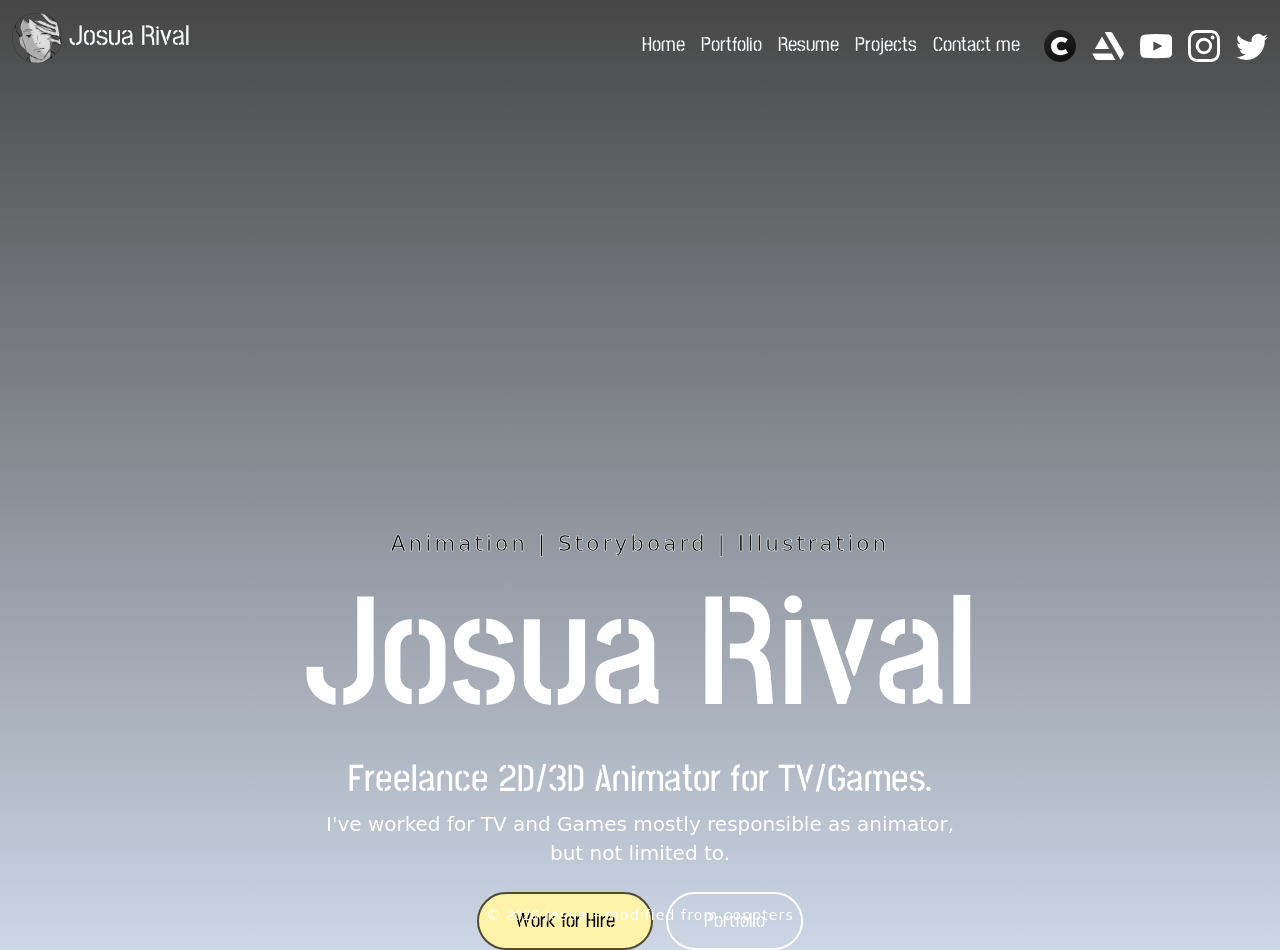
==== index.html @ f94abdfc "first commit" ====
<!DOCTYPE html>
<html lang="en">
<head>
    <meta charset="UTF-8" />
    <meta name="viewport" content="width=device-width, initial-scale=1.0">
    <meta name="description" content="Josua Portfolio.">
    <meta name="theme-color" content="#0e043c">
    <meta property="og:title" content="Josua Portfolio.">
    <meta property="og:description" content="Animation, Storyboard, Illustration.">
    <meta property="og:type" content="website">
    <meta property="og:url" content="https://josuarival.com/">
     <link href="https://cdn.jsdelivr.net/npm/bootstrap@5.3.2/dist/css/bootstrap.min.css" rel="stylesheet" 
     integrity="sha384-T3c6CoIi6uLrA9TneNEoa7RxnatzjcDSCmG1MXxSR1GAsXEV/Dwwykc2MPK8M2HN" crossorigin="anonymous">
     <link rel="preconnect" href="https://fonts.googleapis.com">
    <link rel="preconnect" href="https://fonts.gstatic.com" crossorigin>
  <link href="https://fonts.googleapis.com/css2?family=Stick+No+Bills&display=swap" rel="stylesheet">
  <title>Josua Rival — Animation, Story, Illustration Portfolio</title>
  <link href="./style.css" rel="stylesheet">
</head>
<body>

  <!-- Loading GIF Overlay -->
<div id="loading-overlay" aria-hidden="true">
  <img id="loading-img" src="./images/Loading1.gif" alt="Loading..."> 
  <p>Loading, please wait...</p>
</div>


  <div class="fantasy2 home-page">

      <img class="bg-gif"  alt="" aria-hidden="true">

      <nav class="navbar navbar-dark navbar-expand-lg bg-body-transparent fixed-top">
        <div class="container-fluid">
          <a class="navbar-brand text-light fs-3 user-select-none" href="index.html" aria-label="Coppters home"><img src="./images/LOGO_2.png" alt="" class="logo"> Josua Rival</p></a>
          <button class="navbar-toggler" type="button" data-bs-toggle="collapse" data-bs-target="#navbarNavDropdown" aria-controls="navbarNavDropdown" aria-expanded="false" aria-label="Toggle navigation">
            <span class="navbar-toggler-icon"></span>
          </button>
          <div class="collapse navbar-collapse" id="navbarNavDropdown">
            <ul class="navbar-nav ms-auto">
              <li class="nav-item ms-auto">
                <a class="page-link nav-link active text-light fs-5" aria-current="page" href="index.html">Home</a>
              </li>
              <li class="nav-item ms-auto ">
                <a class="page-link nav-link text-light fs-5" href="portfolio.html">Portfolio</a>
              </li>
              <li class="nav-item ms-auto ">
                <a class="page-link nav-link text-light fs-5" href="resume.html">Resume</a>
              </li>
              <li class="nav-item ms-auto ">
                <a class="page-link nav-link text-light fs-5" href="project.html">Projects</a>
              </li>
          
              <li class="nav-item ms-auto ">
                <a class="page-link nav-link text-light fs-5" href="contact.html">Contact me</a>
              </li>

              <li class="nav-item ms-auto">
                <ul class="nav row-md-4 justify-content-end list-unstyled d-flex">
                 <li class="ms-3"><a class="text-body-secondary" href="https://cara.app/explore"><img src="/icon/cara-app-logo-circle.svg" alt="artstation" width="32" height="32" fill="currentColor" viewBox="0 0 16 16">
                    <path d="M16 8.049c0-4.446-3.582-8.05-8-8.05C3.58 0-.002 3.603-.002 8.05c0 4.017 2.926 7.347 6.75 7.951v-5.625h-2.03V8.05H6.75V6.275c0-2.017 1.195-3.131 3.022-3.131.876 0 1.791.157 1.791.157v1.98h-1.009c-.993 0-1.303.621-1.303 1.258v1.51h2.218l-.354 2.326H9.25V16c3.824-.604 6.75-3.934 6.75-7.951z"/>
                  </svg></a></li>
                  <li class="ms-3"><a class="text-body-secondary" href="https://www.artstation.com/josua"><img src="/icon/logo-monochrome.svg" alt="artstation" width="32" height="32" fill="currentColor" viewBox="0 0 16 16">
                    <path d="M16 8.049c0-4.446-3.582-8.05-8-8.05C3.58 0-.002 3.603-.002 8.05c0 4.017 2.926 7.347 6.75 7.951v-5.625h-2.03V8.05H6.75V6.275c0-2.017 1.195-3.131 3.022-3.131.876 0 1.791.157 1.791.157v1.98h-1.009c-.993 0-1.303.621-1.303 1.258v1.51h2.218l-.354 2.326H9.25V16c3.824-.604 6.75-3.934 6.75-7.951z"/>
                  </svg></a></li>
                  <li class="ms-3">
                    <a class="text-body-secondary" href="https://www.youtube.com/@Yosu92" target="_blank" rel="noopener noreferrer">
                      <svg xmlns="http://www.w3.org/2000/svg" width="32" height="32" fill="currentColor" class="bi bi-youtube" viewBox="0 0 16 16">
                        <path d="M8.051 1.999c-1.717.011-3.437.09-5.15.234C1.165 2.327.396 3.095.234 4.158A29.74 29.74 0 0 0 0 8.06c.004 1.317.049 2.634.234 3.941.162 1.063.931 1.83 1.867 1.925a75.05 75.05 0 0 0 5.95.234c2.007-.004 4.014-.049 6.021-.234 1.064-.096 1.83-.862 1.992-1.925.188-1.307.23-2.624.234-3.941a29.74 29.74 0 0 0-.234-3.902c-.162-1.063-.928-1.831-1.992-1.926a75.05 75.05 0 0 0-6.021-.233c-.604 0-1.21 0-1.816.004zm-1.38 3.793 4.566 2.268-4.566 2.268V5.792z"/>
                      </svg>
                    </a>
                  </li>                                   
                  <li class="ms-3"><a class="text-body-secondary" href="https://www.instagram.com/yosu_anim"><svg xmlns="http://www.w3.org/2000/svg" width="32" height="32" fill="currentColor" class="bi bi-instagram" viewBox="0 0 16 16">
                    <path d="M8 0C5.829 0 5.556.01 4.703.048 3.85.088 3.269.222 2.76.42a3.917 3.917 0 0 0-1.417.923A3.927 3.927 0 0 0 .42 2.76C.222 3.268.087 3.85.048 4.7.01 5.555 0 5.827 0 8.001c0 2.172.01 2.444.048 3.297.04.852.174 1.433.372 1.942.205.526.478.972.923 1.417.444.445.89.719 1.416.923.51.198 1.09.333 1.942.372C5.555 15.99 5.827 16 8 16s2.444-.01 3.298-.048c.851-.04 1.434-.174 1.943-.372a3.916 3.916 0 0 0 1.416-.923c.445-.445.718-.891.923-1.417.197-.509.332-1.09.372-1.942C15.99 10.445 16 10.173 16 8s-.01-2.445-.048-3.299c-.04-.851-.175-1.433-.372-1.941a3.926 3.926 0 0 0-.923-1.417A3.911 3.911 0 0 0 13.24.42c-.51-.198-1.092-.333-1.943-.372C10.443.01 10.172 0 7.998 0h.003zm-.717 1.442h.718c2.136 0 2.389.007 3.232.046.78.035 1.204.166 1.486.275.373.145.64.319.92.599.28.28.453.546.598.92.11.281.24.705.275 1.485.039.843.047 1.096.047 3.231s-.008 2.389-.047 3.232c-.035.78-.166 1.203-.275 1.485a2.47 2.47 0 0 1-.599.919c-.28.28-.546.453-.92.598-.28.11-.704.24-1.485.276-.843.038-1.096.047-3.232.047s-2.39-.009-3.233-.047c-.78-.036-1.203-.166-1.485-.276a2.478 2.478 0 0 1-.92-.598 2.48 2.48 0 0 1-.6-.92c-.109-.281-.24-.705-.275-1.485-.038-.843-.046-1.096-.046-3.233 0-2.136.008-2.388.046-3.231.036-.78.166-1.204.276-1.486.145-.373.319-.64.599-.92.28-.28.546-.453.92-.598.282-.11.705-.24 1.485-.276.738-.034 1.024-.044 2.515-.045v.002zm4.988 1.328a.96.96 0 1 0 0 1.92.96.96 0 0 0 0-1.92zm-4.27 1.122a4.109 4.109 0 1 0 0 8.217 4.109 4.109 0 0 0 0-8.217zm0 1.441a2.667 2.667 0 1 1 0 5.334 2.667 2.667 0 0 1 0-5.334z"/>
                  </svg></a></li>
                  <li class="ms-3"><a class="text-body-secondary" href="https://x.com/Yosu_anim"><svg xmlns="http://www.w3.org/2000/svg" width="32" height="32" fill="currentColor" class="bi bi-twitter" viewBox="0 0 16 16">
                    <path d="M5.026 15c6.038 0 9.341-5.003 9.341-9.334 0-.14 0-.282-.006-.422A6.685 6.685 0 0 0 16 3.542a6.658 6.658 0 0 1-1.889.518 3.301 3.301 0 0 0 1.447-1.817 6.533 6.533 0 0 1-2.087.793A3.286 3.286 0 0 0 7.875 6.03a9.325 9.325 0 0 1-6.767-3.429 3.289 3.289 0 0 0 1.018 4.382A3.323 3.323 0 0 1 .64 6.575v.045a3.288 3.288 0 0 0 2.632 3.218 3.203 3.203 0 0 1-.865.115 3.23 3.23 0 0 1-.614-.057 3.283 3.283 0 0 0 3.067 2.277A6.588 6.588 0 0 1 .78 13.58a6.32 6.32 0 0 1-.78-.045A9.344 9.344 0 0 0 5.026 15z"/>
                  </svg></a></li>

                </ul>
              </li>
            </ul>
          </div>
        </div>
      </nav>
        
      <div class="project-wrap2">
 <iframe src="https://www.youtube.com/embed/FcNOqY6y4Qw?rel=0&autoplay=1&mute=1&loop=1" title="Showreel" loading="eager">
          </iframe></div><br><br>


      <div class="content user-select-none">
        <p class="hero-kicker">Animation | Storyboard | Illustration</p>
        <h1>Josua Rival</h1>
        <div class="intro-text">
          <h2>Freelance 2D/3D Animator for TV/Games.</h2>
          <p>I've worked for TV and Games mostly responsible as animator, but not limited to.</p>
      </div>

        <div class="hero-actions">
          <a class="hero-cta hero-cta-primary" href="contact.html">Work for Hire</a>
          <a class="hero-cta hero-cta-secondary" href="portfolio.html">Portfolio</a>
        </div>
      </div>
      

      <footer class="site-footer site-footer-overlay">
        <p class="site-copyright">&copy; <span class="copyright-year">2026</span> Josua - modified from coppters</p>
      </footer>
    
  </div>
  

  <script src="script.js"></script>

  
  
</body>
</html>
---- style.css ----
﻿* {
    margin: 0;
    padding: 0;
    box-sizing: border-box;
    font-family: 'Stick No Bills', sans-serif;
    color: #fff;
}

/* Page Fade-In */
body {
    opacity: 1;
    background-color: #fff;
    transition: opacity 0.25s ease-in;
    overflow-x: hidden;
}

body.fade-in {
    opacity: 1;
}

/* Fade-Out Animation */
.fade-out {
    opacity: 0;
    background-color: #000;
    transition: opacity 0.75s ease-out;
}

/* Loading Overlay */
#loading-overlay {
    position: fixed;
    width: 100%;
    height: 100%;
    background: #d8d8d8; /* Semi-transparent white */
    display: flex;
    justify-content: center;
    align-items: center;
    flex-direction: column;
    z-index: 9999; /* Ensure it's on top */
}

#loading-overlay img {
    max-width: 30%;  /* Adjust size relative to screen */
    height: auto;    /* Maintain aspect ratio */
    min-width: 100px; /* Prevent too small */
}


/* Loading Text */
#loading-overlay p {
    font-size: 32px;
    color: #fff;
    margin-top: 10px;
}



.fantasy {
    width: 100%;
    min-height: 100vh;
    background-image: linear-gradient(rgba(3, 3, 3, 0.733),rgba(97, 128, 175, 0.322));
    position: relative;
    padding: 0 5%;
    display: flex;
    align-items: center;
    justify-content: center;

}

.fantasy2 {
    width: 100%;
    min-height: 100vh;
    background-image: linear-gradient(rgba(3, 3, 3, 0.733),rgba(97, 128, 175, 0.322));
    position: relative;
    padding: 0 5%;
    display: flex;
    flex-direction: column;
    align-items: center;
    justify-content: center;

}

.gallery-page,
.profile-page {
    display: block;
}

.profile-page {
    padding: 0;
}

.site-footer {
    position: relative;
    z-index: 1;
    width: 100%;
    padding: 24px 20px;
    color: rgba(255, 255, 255, 0.62);
    text-align: center;
}

.site-copyright {
    margin: 0;
    font-size: .875rem;
    letter-spacing: .08em;
}

.site-footer-overlay {
    position: absolute;
    right: 0;
    bottom: 0;
    left: 0;
}

nav {
    width: 100%;
    position: absolute;
    top: 0;
    left: 0;
    padding: 20px 5%;
    display: flex;
    align-items: center;
    justify-content: space-between;
    z-index: 1;
}

nav p {
    color: #fff;
    font-size: 24px;
    cursor: default;
    
}

nav .logo {
    width: 50px;
    
}

nav ul li {
    list-style: none;
    display: inline-block;
    
}

nav ul li a {
    text-decoration: underline overline ;
    color: #fff;
    font-size: 17px;
    
}

.page-link {
    color: #d8d8d8;
}

.dropdown-item {
    white-space: nowrap; /* Prevents text from wrapping within each item */
    padding: 0.5rem 1rem; /* Adjusts spacing between items */
}

.dropdown-item:hover {
    color: #ffffff; /* Change text color */
    background-color: #0e043c; /* Change background color */
}


/* Optional: Adjust the width of the dropdown to fit the content */
.dropdown-menu {
    min-width: auto;
    padding: 0.5rem;
}


.content {
    text-align: center;
    width: min(920px, 100%);
    padding-inline: 1rem;
}

p,
.project-card p,
.gallery-intro p {
    font-family: system-ui, -apple-system, BlinkMacSystemFont, "Segoe UI", sans-serif;
}

.content h1 {
    font-size: clamp(5rem, 12vw, 10rem);
    color: #fff;
    font-weight: 600;
    transition: 0.5s;
    cursor: default;
}

.content h1:hover {
    -webkit-text-stroke: 2px #fff;
    color: transparent;
}

.hero-kicker {
    margin: 0 0 .25rem;
    color: #000000;
    font-size: clamp(1rem, 2vw, 1.35rem);
    letter-spacing: .14em;
    -webkit-text-stroke: .6px #fff;
}

.intro-text {
    max-width: 760px;
    margin-inline: auto;
}

.intro-text h2 {
    font-size: clamp(1.5rem, 3vw, 2.35rem);
    text-wrap: balance;
}


.intro-text p {
    max-width: 650px;
    margin-inline: auto;
    line-height: 1.45;
}

.hero-actions {
    display: flex;
    justify-content: center;
    flex-wrap: wrap;
    gap: .8rem;
    margin-top: 1.5rem;
}

.content .hero-cta {
    text-decoration: none;
    display: inline-block;
    color: #fff;
    font-size: 1.25rem;
    border: solid 2px #fff;
    padding: 12px 36px;
    border-radius: 50px;
    margin-top: 0;
    transition: transform .2s ease, background-color .2s ease, border-color .2s ease;
}

.content .hero-cta-primary {
    color: #000;
    border-color: #504a37;
    background: #fff2a9;
}

.content .hero-cta:hover,
.content .hero-cta:focus-visible {
    transform: translateY(-2px);
    border-color: #fff2a9;
    outline: none;
}

.content .hero-cta-secondary:hover,
.content .hero-cta-secondary:focus-visible {
    background: rgba(114, 221, 255, .14);
}

.bg-gif {
    position: absolute;
    top: 0;
    left: 0;
    width: 100%;
    height: 100%;
    object-fit: cover;
    z-index: -1;
}

.intro-text h2 {
    opacity: 0;
    animation: fadeIn 200ms forwards;
}
.intro-text p {
    font-size: 20px;
    opacity: 0;
    animation: fadeIn 300ms forwards 15ms;
}

.skills {
    padding: 1rem 1rem;
}

.skill {
    margin-bottom: 1rem;
    font-size: 20px;
}

.progress-bar {
    width: 100%;
    background: #363c04;
    height: 10px;
    border-radius: 5px;
}

.progress {
    height: 100%;
    background-color: #fff2a9;
    border-radius: 5px;
}


@keyframes fadeIn {
    from { opacity: 0; }
    to { opacity: 1; }
}




.nav-link:hover {
      border: 1px solid rgba(255,255,255,.2);
      border-radius: 8px;
  background-color: #807f7f;
  color: #000;
}

.nav-link:active {
       border: 1px solid rgba(255,255,255,.2);
      border-radius: 8px;
  background-color: #acacacab;
  color: #000;
}


.space {
    position: absolute;
    top: 0;
    right: 0;
    bottom: 0;
    z-index: -1;
}

.profile-picture {
    height: 100px;
    border-radius: 70%;
}

.project-section {
      padding-bottom: 120px; /* Leave space for footer */
    }

    .project-wrap {
      aspect-ratio: 16 / 9;
      min-width: 480px;
      margin-inline: auto;
      display: grid;
      justify-content: center;
      grid-template-columns: repeat(2, 1fr);
      gap: var(--card-gap);
      padding: 0 10px;
    }

    .project-wrap2 {
      min-width: 480px;
      
      margin-inline: auto;
      display: flex;
      text-align: center;

    }

    .project-card {
      background: rgba(255, 255, 255, 0.08);
      border-radius: 10px;
      padding: 1rem;
      text-align: center;
      backdrop-filter: blur(6px);
      border: 1px solid rgba(255,255,255,0.15);
      transition: transform .2s ease, box-shadow .2s ease;
      align-self: flex-start;
      
    }

    .project-card2 {
      aspect-ratio: 16 / 9;

      padding: .3rem;
      text-align: center;
      backdrop-filter: blur(6px);
    }


    .project-card:hover {
      transform: translateY(-5px);
      box-shadow: 0 6px 14px rgba(0,0,0,0.4);
    }

    .project-card img {
      width: 100%;
      height: 180px;
      object-fit: cover;
      border-radius: 10px;
      margin-bottom: 0.75rem;
    }

    .project-card h2 {
      font-size: 1.5rem;
      font-weight: 400;
      color: #fff;
      margin-bottom: 0.5rem;
    }

    .project-card p {
      font-size: 0.95rem;
      color: #ccc;
      line-height: 1.4;
      margin-bottom: 1rem;
    }

    .project-card a.btn {
      font-size: 0.9rem;
      padding: 8px 20px;
      border-radius: 30px;
    }

    iframe {
      aspect-ratio: 16 / 9;
      width: 100%;
      height: 480px;
      border-radius: 10px;
      border: none;
    }

    /* === Footer (always bottom) === */
    .footer {
      width: 100%;
      text-align: center;
      color: #ccc;
      padding: 12px 0;
      font-size: 0.9rem;
    }

.custom-box {
    width: 100%;
    height: 400px;
    border-radius: 10px;
    padding: 20px;
    margin: auto;
}



@media (min-aspect-ratio: 16/9){
    .bg-gif,
    .space {
        position: absolute;
        width: 100%;
        height: 100%;
        object-fit: cover;
    }
}

@media (max-aspect-ratio: 16/9){
    .bg-gif,
    .space {
        width: auto;
        height: 100vh;
        object-fit: cover;
    }
}

/* ====== MOBILE VIEW (max-width: 680px) ====== */
@media (max-width: 680px){
    .bg-gif {
        object-fit: none;
        object-position: 30%;
        width: 100%;
    }

    .space {
        position: absolute;
        width: 100%;
        height: 100%;
        object-fit: cover;
    }

    nav .logo {
        width: 50px;
    }

    .content h1 {
        font-size: clamp(4.5rem, 25vw, 7.5rem);
        color: #fff;
        font-weight: 600;
        transition: 0.5s;
        cursor: default;
    }

    .dropdown-item {
        display: block;
        padding: 0.5rem 1rem;
        width: 100%;
    }

    .video-container {
        padding-bottom: 25%;
        padding-top: 25%;
    }

    iframe {
        height: 240px;
    }

    /* Make Ocean button smaller on mobile */
    .nav-img-btn {
        height: 28px !important;
    }

    .hero-actions {
        flex-direction: column;
        align-items: stretch;
        max-width: 280px;
        margin-inline: auto;
        margin-top: 1rem;
    }

    .content .hero-cta {
        width: 100%;
        padding: 10px 24px;
    }
}

.gallery-intro {
    max-width: 720px;
    margin-bottom: 2rem;
}

.gallery-intro h1 {
    font-size: clamp(3.5rem, 8vw, 6rem);
    line-height: .9;
    margin-bottom: .75rem;
}

.gallery-intro > p:last-child {
    color: rgba(255, 255, 255, .78);
    font-size: 1rem;
    line-height: 1.6;
}

/* ====== OCEAN BUTTON BASE STYLE ====== */
.nav-img-btn {
    height: 36px; /* match nav link height */
    width: auto;
    display: block;
    border-radius: 6px;
    transition: transform 0.2s ease, box-shadow 0.2s ease;
}

.nav-img-btn:hover {
    transform: scale(1.05);
    box-shadow: 0 0 8px rgba(255, 251, 0, 0.6);
}

a:focus-visible,
button:focus-visible,
[role="button"]:focus-visible {
    outline: 3px solid #fff2a9;
    outline-offset: 4px;
}

@media (prefers-reduced-motion: reduce) {
    *,
    *::before,
    *::after {
        animation-duration: .01ms !important;
        animation-iteration-count: 1 !important;
        scroll-behavior: auto !important;
        transition-duration: .01ms !important;
    }

    .bg-gif,
    .space {
        animation-play-state: paused;
    }
}

/* ====== TABLET & DESKTOP RESPONSIVE ====== */
@media (max-width: 992px){
    .navbar-collapse {
        margin-top: .75rem;
        padding: 1rem;
        border: 1px solid rgba(255, 255, 255, .14);
        border-radius: 12px;
        background: rgba(46, 46, 46, 0.94);
        backdrop-filter: blur(12px);
    }

    .nav-img-btn {
        height: 32px;
    }
}

@media (min-width: 993px){
    .nav-img-btn {
        height: 36px;
    }
}

/* ====== COMMISSION PAGE ====== */
.commission-page {
    display: block;
    padding: 0;
}

.commission-page::before {
    content: "";
    position: fixed;
    inset: 0;
    z-index: -1;
    background:
  
        linear-gradient(rgba(44, 44, 44, 0.72), rgba(255, 255, 255, 0.384));
}

.commission-main {
    width: min(1180px, calc(100% - 40px));
    margin-inline: auto;
    padding: 150px 0 80px;
}

.commission-main2 {
    width: min(1780px, calc(100% - 40px));
    margin-inline: auto;
    padding: 185px 0 0px;
}


.commission-hero {
    min-height: 460px;
    display: grid;
    grid-template-columns: minmax(0, 1fr) 300px;
    align-items: center;
    gap: 64px;
    padding-bottom: 72px;
}


.commission-hero h1 {
    max-width: 780px;
    margin: .2rem 0 1rem;
    font-size: clamp(4rem, 8vw, 7.5rem);
    line-height: .86;
    text-wrap: balance;
}

.commission-lead {
    max-width: 680px;
    color: rgba(255, 255, 255, .78);
    font-size: clamp(1rem, 1.8vw, 1.2rem);
    line-height: 1.7;
}

.commission-actions {
    display: flex;
    flex-wrap: wrap;
    gap: 12px;
    margin-top: 28px;
}

.commission-button {
    display: inline-flex;
    min-height: 50px;
    align-items: center;
    justify-content: center;
    padding: 12px 28px;
    border: 2px solid #fff2a9;
    border-radius: 999px;
    color: #fff;
    
    font-size: 1.2rem;
    letter-spacing: .04em;
    text-decoration: none;
    transition: transform .2s ease, background-color .2s ease;
}

.commission-button:hover,
.commission-button:focus-visible {
    color: #fff;
    transform: translateY(-2px);
}

.commission-button-primary {
    color: #07101f;
        border-color: #504a37;

    background: #fff2a9;
}

.commission-button-primary:hover,
.commission-button-primary:focus-visible {
    color: #1f1007;
    background: #fff7ca;
}

.availability-card {
    display: flex;
    align-items: center;
    gap: 16px;
    padding: 24px;
    border: 1px solid rgba(255, 253, 114, 0.36);
    border-radius: 18px;
    background: rgba(31, 31, 31, 0.72);
    box-shadow: 0 20px 60px rgba(0, 0, 0, .28);
    backdrop-filter: blur(12px);
}

.availability-card strong,
.availability-card span {
    display: block;
}

.availability-card strong {
    color: #fff2a9;
    font-size: 1.4rem;
}

.availability-card span {
    color: rgba(255, 255, 255, .68);
    font-family: system-ui, sans-serif;
    font-size: .9rem;
}

.availability-dot {
    width: 14px;
    height: 14px;
    flex: 0 0 auto;
    border-radius: 50%;
    background: #65ff9a;
    box-shadow: 0 0 0 7px rgba(101, 255, 154, .12), 0 0 22px rgba(101, 255, 154, .7);
}

.commission-section {
    padding: 80px 0;
    border-top: 1px solid rgba(255, 255, 255, .12);
}

.section-heading {
    display: grid;
    grid-template-columns: 54px 1fr;
    gap: 20px;
    align-items: start;
    margin-bottom: 36px;
}

.section-heading h2 {
    margin: 0;
    font-size: clamp(2.5rem, 5vw, 4rem);
}

.section-heading p:not(.section-number) {
    margin: .25rem 0 0;
    color: rgba(255, 255, 255, .62);
}

.section-number {
    margin: 9px 0 0;
    color: #fff2a9;
    font-family: "Bebas Neue", sans-serif;
    font-size: 1.15rem;
    letter-spacing: .1em;
}

.service-grid {
    display: grid;
    grid-template-columns: repeat(2, minmax(0, 1fr));
    gap: 18px;
}

.service-card {
    position: relative;
    min-height: 310px;
    display: flex;
    flex-direction: column;
    padding: 30px;
    overflow: hidden;
    border: 1px solid rgba(255, 255, 255, .15);
    border-radius: 18px;
    background: rgba(48, 48, 48, 0.425);
    backdrop-filter: blur(12px);
}

.service-example {
    position: relative;
    width: 100%;
    aspect-ratio: 16 / 9;
    margin-bottom: 24px;
    overflow: hidden;
    border: 1px solid rgba(255, 255, 255, .14);
    border-radius: 12px;
    background: #ffffff63;
}

.service-example img {
    width: 100%;
    height: 100%;
    display: block;
    object-fit: cover;
    image-rendering: pixelated;
}

.service-example-pixel img {
    object-fit: contain;
    padding: 14px;
}

.service-example span {
    position: absolute;
    right: 10px;
    bottom: 10px;
    padding: 5px 9px;
    border-radius: 999px;
    background: rgba(163, 154, 130, 0.82);
    color: #fff2a9;
    font-size: .78rem;
    letter-spacing: .08em;
}

.service-card-featured {
    border-color: rgba(255, 241, 114, 0.55);
    background: linear-gradient(145deg, rgba(114, 103, 101, 0.76), rgba(219, 203, 148, 0.72));
}

.service-label {
    margin: 0 0 28px;
    color: #fff2a9;
    font-family: "Bebas Neue", sans-serif;
    letter-spacing: .12em;
}

.service-label2 {
    margin: 0 0 28px;
    color: #fff2a9;
    text-align: center;
    font-family: "Bebas Neue", sans-serif;
         -webkit-text-stroke: .1px rgb(0, 0, 0);
 font-size: 1.1rem;
    letter-spacing: .12em;
}

.service-card h3 {
    margin-bottom: 10px;
    font-size: 2rem;
}

.service-card > p:not(.service-label):not(.price-note) {
    max-width: 500px;
    color: rgba(255, 255, 255, .68);
    line-height: 1.6;
}

.service-price {
    display: flex;
    align-items: baseline;
    justify-content: space-between;
    gap: 12px;
    margin-top: auto;
    padding-top: 28px;
}

.service-price span {
    color: rgba(255, 255, 255, .55);
}

.service-price strong {
    color: #fff;
    font-size: 3.5rem;
    font-weight: 400;
}

.price-note {
    margin: -8px 0 0;
    color: #fff2a9;
    text-align: right;
}

.custom-quote {
    margin: 24px 0 0;
    color: rgba(255, 255, 255, .68);
    text-align: center;
}

.process-grid {
    display: grid;
    grid-template-columns: repeat(2, minmax(0, 1fr));
    gap: 18px;
    margin: 0;
    padding: 0;
    list-style: none;
}

.process-grid li {
    display: grid;
    grid-template-columns: 48px 1fr;
    gap: 18px;
    padding: 26px;
    border: 1px solid rgba(255, 255, 255, .12);
    border-radius: 16px;
    background: rgba(228, 228, 228, 0.322);
}

.process-grid li > span {
    width: 48px;
    height: 48px;
    display: grid;
    place-items: center;
    border: 1px solid rgba(255, 217, 114, 0.4);
    border-radius: 50%;
    color: #fff;
    font-size: 1.4rem;
}

.process-grid h3 {
    margin: 2px 0 6px;
    font-size: 1.55rem;
}

.process-grid p {
    margin: 0;
    color: rgb(252, 252, 252);
    line-height: 1.6;
     font-size: 1.2rem;
     -webkit-text-stroke: .1px rgba(0, 0, 0, 0.582);
}

.terms-grid {
    display: grid;
    grid-template-columns: repeat(4, minmax(0, 1fr));
    gap: 14px;
}

.terms-grid article {
    padding: 24px;
    border-top: 2px solid #fff2a9;
    background: rgba(32, 32, 32, 0.52);
}

.terms-grid h3 {
    font-size: 1.55rem;
}

.terms-grid p {
    margin: 0;
    color: rgba(255, 255, 255, .65);
    line-height: 1.6;
}

.commission-final {
    margin-top: 40px;
    padding: 72px 30px;
    border: 1px solid #fff;
    border-radius: 24px;
    background: linear-gradient(135deg, rgba(143, 143, 143, 0.72), rgba(29, 29, 29, 0.72));
    text-align: center;
}

.commission-final h2 {
    font-size: clamp(3rem, 7vw, 5.5rem);
}

.commission-final > p:not(.hero-kicker) {
    max-width: 600px;
    margin: 0 auto 28px;
    color: rgba(255, 255, 255, .72);
    line-height: 1.6;
}

@media (max-width: 900px) {
    .commission-main {
        padding-top: 120px;
    }

    .commission-hero {
        min-height: auto;
        grid-template-columns: 1fr;
        gap: 32px;
    }

    .availability-card {
        max-width: 380px;
    }

    .terms-grid {
        grid-template-columns: repeat(2, minmax(0, 1fr));
    }
}

@media (max-width: 620px) {
    .commission-main {
        width: min(100% - 28px, 1180px);
        padding-bottom: 50px;
    }

    .commission-hero {
        padding-bottom: 56px;
    }

    .commission-hero h1 {
        font-size: clamp(3.5rem, 19vw, 5.5rem);
    }

    .commission-actions {
        display: grid;
    }

    .service-grid,
    .process-grid,
    .terms-grid {
        grid-template-columns: 1fr;
    }

    .commission-section {
        padding: 56px 0;
    }

    .section-heading {
        grid-template-columns: 40px 1fr;
        gap: 10px;
    }

    .service-card {
        min-height: 280px;
        padding: 24px;
    }

    .process-grid li {
        grid-template-columns: 40px 1fr;
        padding: 22px;
    }

    .process-grid li > span {
        width: 40px;
        height: 40px;
    }

    .commission-final {
        padding: 56px 20px;
    }
}

/* ====== PROFILE REDESIGN ====== */
.profile-main { width:min(1180px,calc(100% - 40px)); margin-inline:auto; padding:150px 0 80px; }
.profile-hero { min-height:570px; display:grid; grid-template-columns:minmax(300px,.82fr) minmax(0,1.18fr); align-items:center; gap:clamp(48px,8vw,110px); padding-bottom:80px; }
.profile-portrait-wrap { position:relative; width:min(100%,430px); aspect-ratio:1; display:grid; place-items:center; margin-inline:auto; }
.profile-portrait-wrap::before { inset:4%; }
.profile-portrait-wrap::after { inset:14%; border-style:dashed; }

.profile-portrait { position:relative; z-index:1; width:68%; aspect-ratio:1; border:2px solid rgba(234, 255, 114, 0.65); border-radius:50%; object-fit:cover; image-rendering:pixelated; box-shadow:0 0 0 3px rgba(255, 229, 114, 0.06),0 30px 80px rgba(0,0,0,.45); }
.profile-availability { position:absolute; right:2%; bottom:10%; z-index:2; display:inline-flex; align-items:center; gap:8px; padding:10px 15px; border:1px solid rgba(101,255,154,.35); border-radius:999px; background:rgba(54, 54, 54, 0.9); color:#d8ffe5; font-family:system-ui,sans-serif; font-size:.82rem; }
.profile-availability i { width:9px; height:9px; border-radius:50%; background:#65ff7a; box-shadow:0 0 12px rgba(101,255,154,.85); }
.profile-intro h1 { margin:.2rem 0 .8rem; font-size:clamp(5rem,10vw,9rem); line-height:.76; }
.profile-roles { color:#fff2a9; font-family:"Bebas Neue",sans-serif; font-size:clamp(1.15rem,2vw,1.55rem); letter-spacing:.06em; }
.profile-lead { max-width:650px; color:rgba(255,255,255,.76); font-size:1.08rem; line-height:1.75; }
.profile-actions { display:flex; flex-wrap:wrap; gap:12px; margin-top:28px; }
.profile-section { padding:80px 0; border-top:1px solid rgba(255,255,255,.12); }
.profile-story-grid { display:grid; grid-template-columns:100.85fr 1.15fr; gap:clamp(36px,7vw,90px); }
.profile-story-lead { margin:0; color:#fff; font-family:"Bebas Neue",sans-serif; font-size:clamp(2rem,4vw,3.5rem); line-height:1.08; }
.profile-story-copy p { margin:0 0 1.2rem; color:rgba(255,255,255,.68); font-size:1.03rem; line-height:1.8; text-align: right; }
.expertise-grid { display:grid; grid-template-columns:repeat(3,minmax(0,1fr)); gap:16px; }
.expertise-card { min-height:20px; display:flex; flex-direction:column; padding:28px; border:1px solid rgba(255, 255, 255, 0.14); border-radius:18px; background:rgba(77, 77, 77, 0.322); transition:transform .2s ease,border-color .2s ease; }
.expertise-card:hover { transform:translateY(-4px); border-color:rgba(255, 241, 114, 0.5); }
.expertise-index,.detail-label { color:#fff4b8; letter-spacing:.1em; }
.expertise-card h3 { margin:auto 0 12px; font-size:2rem; }
.expertise-card p,.profile-details-grid article>p:last-child { margin:0; color:rgba(255,255,255,.64); line-height:1.65; }
.profile-details-grid { display:grid; grid-template-columns:repeat(3,minmax(0,1fr)); gap:1px; overflow:hidden; border:1px solid rgba(255,255,255,.13); border-radius:18px; background:#555555de; }
.profile-details-grid article { min-height:230px; padding:28px; background:rgb(34, 34, 34); }
.profile-details-grid h3 { margin:30px 0 10px; font-size:1.75rem; }
.profile-final { display:flex; align-items:center; justify-content:space-between; gap:30px; margin-top:40px; padding:52px; border:1px solid rgba(255, 255, 255, 0.35); border-radius:24px; background:#4e4e4e; }
.profile-final h2 { margin:0; font-size:clamp(2.8rem,6vw,5rem); }
@media(max-width:900px){.profile-main{padding-top:120px}.profile-hero{grid-template-columns:1fr;gap:38px;text-align:center}.profile-portrait-wrap{width:min(82vw,390px)}.profile-lead{margin-inline:auto}.profile-actions{justify-content:center}.expertise-grid,.profile-details-grid{grid-template-columns:1fr}.expertise-card,.profile-details-grid article{min-height:220px}}
@media(max-width:620px){.profile-main{width:min(100% - 28px,1180px);padding-bottom:50px}.profile-hero{padding-bottom:56px}.profile-intro h1{font-size:clamp(4.7rem,23vw,7rem)}.profile-availability{right:0;bottom:4%;font-size:.72rem}.profile-actions{display:grid}.profile-section{padding:56px 0}.profile-story-grid{grid-template-columns:1fr;gap:24px}.profile-final{display:block;padding:36px 24px;text-align:center}.profile-final .commission-button{width:100%;margin-top:22px}}

 .form-group { margin-bottom: 15px; }
        label { display: block; margin-bottom: 5px; font-weight: bold; }
        input, textarea { width: 100%; padding: 10px; border: 1px solid #fff7ca; border-radius: 4px;         
            color: black; 
 }
        button { 
            min-height: 50px;
    align-items: center;
    justify-content: center;
    padding: 12px 28px;
    border: 2px solid #fff2a9;
    border-radius: 999px;
            background-color: #fff4b8; 
            color: black; 
           font-size: 1.2rem;
    letter-spacing: .04em;
    text-decoration: none;
        border-color: #504a37;

    transition: transform .2s ease, background-color .2s ease;
        }
        button:hover { background-color: #fff7ca; transform: translateY(-2px); }
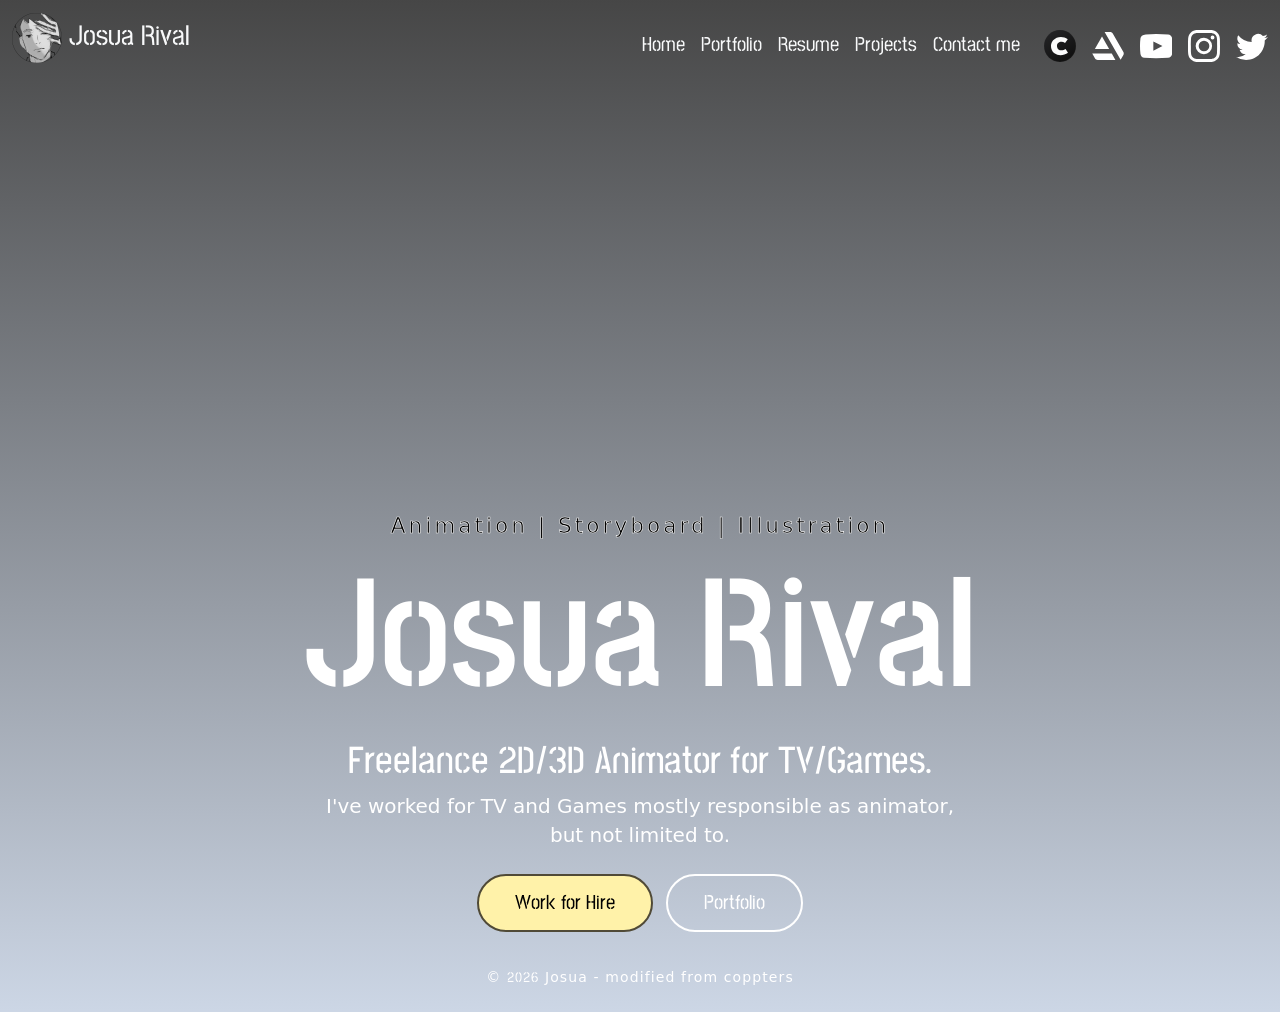
==== commit 4d272f5c: "fix linke and home" ====
--- a/index.html
+++ b/index.html
@@ -32,7 +32,7 @@
 
       <nav class="navbar navbar-dark navbar-expand-lg bg-body-transparent fixed-top">
         <div class="container-fluid">
-          <a class="navbar-brand text-light fs-3 user-select-none" href="index.html" aria-label="Coppters home"><img src="./images/LOGO_2.png" alt="" class="logo"> Josua Rival</p></a>
+          <a class="navbar-brand text-light fs-3 user-select-none" href="index.html" aria-label="Josua home"><img src="./images/LOGO_2.png" alt="" class="logo"> Josua Rival</p></a>
           <button class="navbar-toggler" type="button" data-bs-toggle="collapse" data-bs-target="#navbarNavDropdown" aria-controls="navbarNavDropdown" aria-expanded="false" aria-label="Toggle navigation">
             <span class="navbar-toggler-icon"></span>
           </button>
@@ -57,10 +57,10 @@
 
               <li class="nav-item ms-auto">
                 <ul class="nav row-md-4 justify-content-end list-unstyled d-flex">
-                 <li class="ms-3"><a class="text-body-secondary" href="https://cara.app/explore"><img src="/icon/cara-app-logo-circle.svg" alt="artstation" width="32" height="32" fill="currentColor" viewBox="0 0 16 16">
+                 <li class="ms-3"><a class="text-body-secondary" href="https://cara.app/explore"><img src="./icon/cara.svg" alt="cara" width="32" height="32" fill="currentColor" viewBox="0 0 16 16">
                     <path d="M16 8.049c0-4.446-3.582-8.05-8-8.05C3.58 0-.002 3.603-.002 8.05c0 4.017 2.926 7.347 6.75 7.951v-5.625h-2.03V8.05H6.75V6.275c0-2.017 1.195-3.131 3.022-3.131.876 0 1.791.157 1.791.157v1.98h-1.009c-.993 0-1.303.621-1.303 1.258v1.51h2.218l-.354 2.326H9.25V16c3.824-.604 6.75-3.934 6.75-7.951z"/>
                   </svg></a></li>
-                  <li class="ms-3"><a class="text-body-secondary" href="https://www.artstation.com/josua"><img src="/icon/logo-monochrome.svg" alt="artstation" width="32" height="32" fill="currentColor" viewBox="0 0 16 16">
+                  <li class="ms-3"><a class="text-body-secondary" href="https://www.artstation.com/josua"><img src="./icon/artstation.svg" alt="artstation" width="32" height="32" fill="currentColor" viewBox="0 0 16 16">
                     <path d="M16 8.049c0-4.446-3.582-8.05-8-8.05C3.58 0-.002 3.603-.002 8.05c0 4.017 2.926 7.347 6.75 7.951v-5.625h-2.03V8.05H6.75V6.275c0-2.017 1.195-3.131 3.022-3.131.876 0 1.791.157 1.791.157v1.98h-1.009c-.993 0-1.303.621-1.303 1.258v1.51h2.218l-.354 2.326H9.25V16c3.824-.604 6.75-3.934 6.75-7.951z"/>
                   </svg></a></li>
                   <li class="ms-3">
@@ -83,10 +83,11 @@
           </div>
         </div>
       </nav>
-        
+            <section class="project-section2">
+
       <div class="project-wrap2">
  <iframe src="https://www.youtube.com/embed/FcNOqY6y4Qw?rel=0&autoplay=1&mute=1&loop=1" title="Showreel" loading="eager">
-          </iframe></div><br><br>
+          </iframe></div></section>
 
 
       <div class="content user-select-none">
--- a/style.css
+++ b/style.css
@@ -172,6 +172,7 @@
 .content {
     text-align: center;
     width: min(920px, 100%);
+    padding-bottom: 80px;
     padding-inline: 1rem;
 }
 
@@ -340,6 +341,10 @@
       padding-bottom: 120px; /* Leave space for footer */
     }
 
+    .project-section2 {
+      padding-bottom: 30px; /* Leave space for footer */
+    }
+
     .project-wrap {
       aspect-ratio: 16 / 9;
       min-width: 480px;
@@ -350,15 +355,23 @@
       gap: var(--card-gap);
       padding: 0 10px;
     }
-
     .project-wrap2 {
-      min-width: 480px;
-      
+      padding-top: 100px;
+      justify-content: center;
+      height: 480px;
       margin-inline: auto;
       display: flex;
-      text-align: center;
-
-    }
+    }
+  
+
+  @media (max-width: 480px) {
+        .project-wrap2 {
+        height: 360px;
+        }
+    }
+
+
+
 
     .project-card {
       background: rgba(255, 255, 255, 0.08);
@@ -416,8 +429,7 @@
 
     iframe {
       aspect-ratio: 16 / 9;
-      width: 100%;
-      height: 480px;
+      justify-content: center;
       border-radius: 10px;
       border: none;
     }
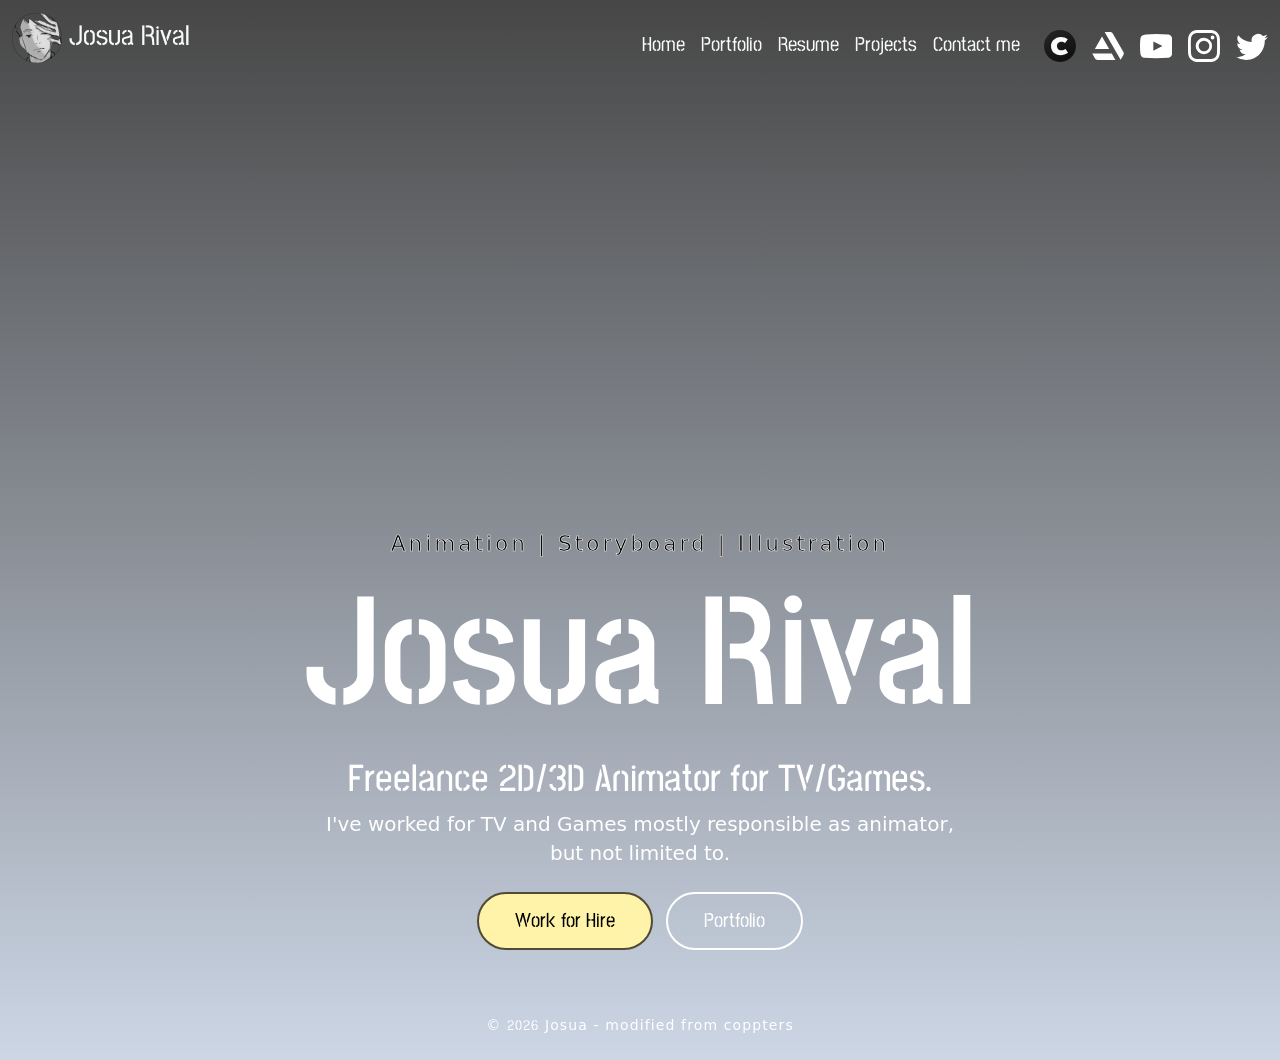
==== commit 3c113b05: "fix home" ====
--- a/index.html
+++ b/index.html
@@ -83,11 +83,11 @@
           </div>
         </div>
       </nav>
-            <section class="project-section2">
+            <section class="sg-section2">
 
       <div class="project-wrap2">
  <iframe src="https://www.youtube.com/embed/FcNOqY6y4Qw?rel=0&autoplay=1&mute=1&loop=1" title="Showreel" loading="eager">
-          </iframe></div></section>
+          </iframe></div><br><br>
 
 
       <div class="content user-select-none">
@@ -103,6 +103,7 @@
           <a class="hero-cta hero-cta-secondary" href="portfolio.html">Portfolio</a>
         </div>
       </div>
+      </section>
       
 
       <footer class="site-footer site-footer-overlay">
--- a/style.css
+++ b/style.css
@@ -341,7 +341,7 @@
       padding-bottom: 120px; /* Leave space for footer */
     }
 
-    .project-section2 {
+    .sg-section2 {
       padding-bottom: 30px; /* Leave space for footer */
     }
 
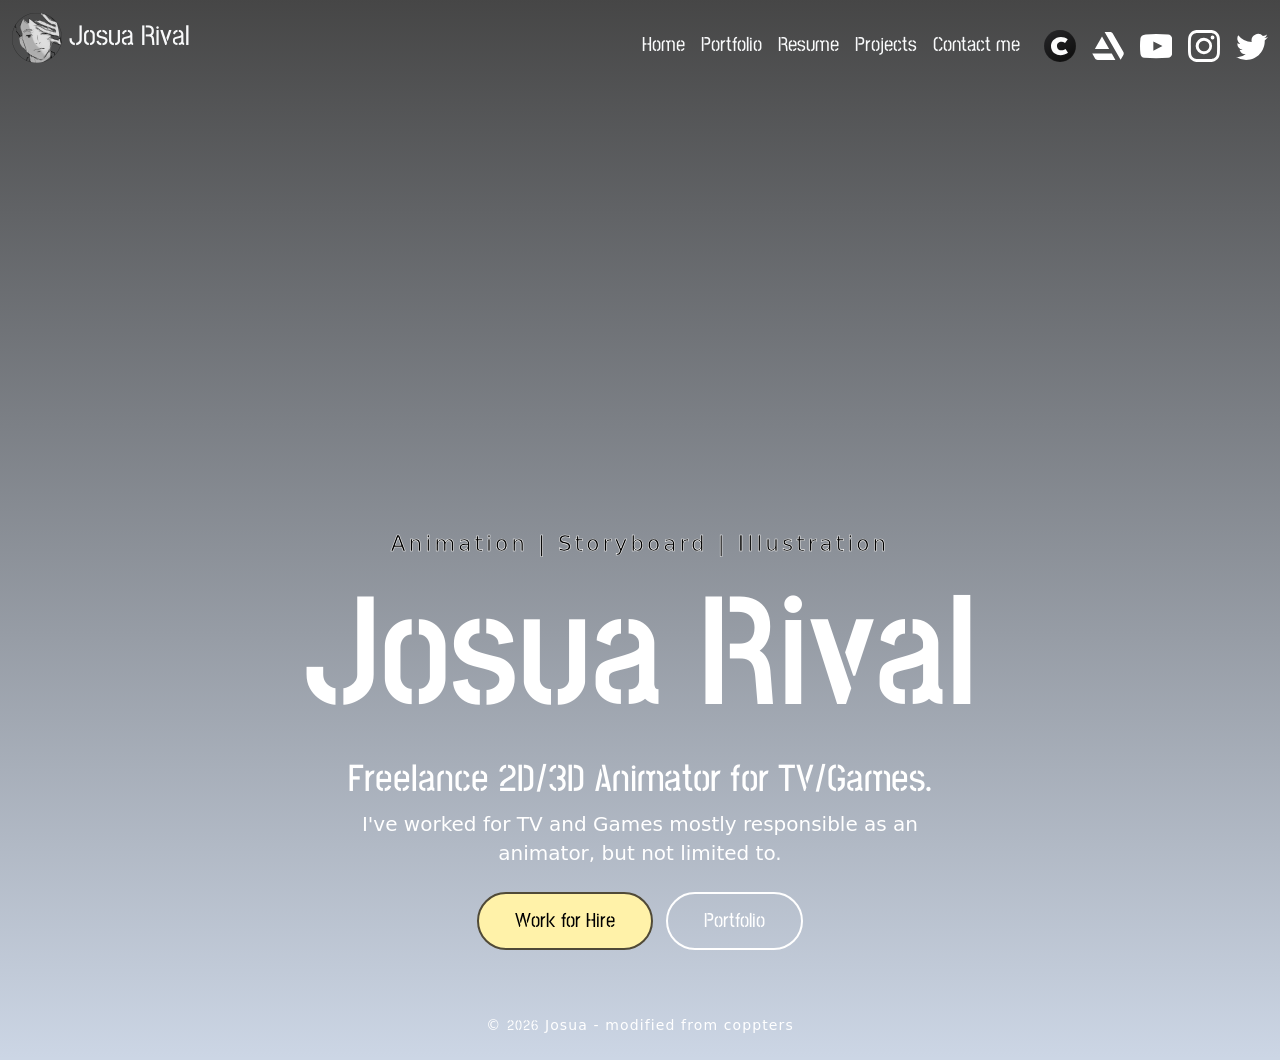
==== commit 631e5b65: "text fix" ====
--- a/index.html
+++ b/index.html
@@ -32,14 +32,14 @@
 
       <nav class="navbar navbar-dark navbar-expand-lg bg-body-transparent fixed-top">
         <div class="container-fluid">
-          <a class="navbar-brand text-light fs-3 user-select-none" href="index.html" aria-label="Josua home"><img src="./images/LOGO_2.png" alt="" class="logo"> Josua Rival</p></a>
+          <a class="navbar-brand text-light fs-3 user-select-none" href="/" aria-label="Josua home"><img src="./images/LOGO_2.png" alt="" class="logo"> Josua Rival</p></a>
           <button class="navbar-toggler" type="button" data-bs-toggle="collapse" data-bs-target="#navbarNavDropdown" aria-controls="navbarNavDropdown" aria-expanded="false" aria-label="Toggle navigation">
             <span class="navbar-toggler-icon"></span>
           </button>
           <div class="collapse navbar-collapse" id="navbarNavDropdown">
             <ul class="navbar-nav ms-auto">
               <li class="nav-item ms-auto">
-                <a class="page-link nav-link active text-light fs-5" aria-current="page" href="index.html">Home</a>
+                <a class="page-link nav-link active text-light fs-5" aria-current="page" href="/">Home</a>
               </li>
               <li class="nav-item ms-auto ">
                 <a class="page-link nav-link text-light fs-5" href="portfolio.html">Portfolio</a>
@@ -57,7 +57,7 @@
 
               <li class="nav-item ms-auto">
                 <ul class="nav row-md-4 justify-content-end list-unstyled d-flex">
-                 <li class="ms-3"><a class="text-body-secondary" href="https://cara.app/explore"><img src="./icon/cara.svg" alt="cara" width="32" height="32" fill="currentColor" viewBox="0 0 16 16">
+                 <li class="ms-3"><a class="text-body-secondary" href="https://cara.app/yosugz"><img src="./icon/cara.svg" alt="cara" width="32" height="32" fill="currentColor" viewBox="0 0 16 16">
                     <path d="M16 8.049c0-4.446-3.582-8.05-8-8.05C3.58 0-.002 3.603-.002 8.05c0 4.017 2.926 7.347 6.75 7.951v-5.625h-2.03V8.05H6.75V6.275c0-2.017 1.195-3.131 3.022-3.131.876 0 1.791.157 1.791.157v1.98h-1.009c-.993 0-1.303.621-1.303 1.258v1.51h2.218l-.354 2.326H9.25V16c3.824-.604 6.75-3.934 6.75-7.951z"/>
                   </svg></a></li>
                   <li class="ms-3"><a class="text-body-secondary" href="https://www.artstation.com/josua"><img src="./icon/artstation.svg" alt="artstation" width="32" height="32" fill="currentColor" viewBox="0 0 16 16">
@@ -95,7 +95,7 @@
         <h1>Josua Rival</h1>
         <div class="intro-text">
           <h2>Freelance 2D/3D Animator for TV/Games.</h2>
-          <p>I've worked for TV and Games mostly responsible as animator, but not limited to.</p>
+          <p>I've worked for TV and Games mostly responsible as an animator, but not limited to.</p>
       </div>
 
         <div class="hero-actions">
--- a/style.css
+++ b/style.css
@@ -757,12 +757,14 @@
 
 .section-heading h2 {
     margin: 0;
+    text-shadow: -1px -1px 0 #00000077, 1px -1px 0 #00000077, -1px 1px 0 #00000077, 1px 1px 0 #00000077;
     font-size: clamp(2.5rem, 5vw, 4rem);
 }
 
 .section-heading p:not(.section-number) {
     margin: .25rem 0 0;
-    color: rgba(255, 255, 255, .62);
+    text-shadow: -1px -1px 0 #00000077, 1px -1px 0 #00000077, -1px 1px 0 #00000077, 1px 1px 0 #00000077;
+    color: rgb(255, 255, 255);
 }
 
 .section-number {
@@ -837,6 +839,7 @@
     margin: 0 0 28px;
     color: #fff2a9;
     font-family: "Bebas Neue", sans-serif;
+    
     letter-spacing: .12em;
 }
 
@@ -845,8 +848,11 @@
     color: #fff2a9;
     text-align: center;
     font-family: "Bebas Neue", sans-serif;
-         -webkit-text-stroke: .1px rgb(0, 0, 0);
+ text-shadow: -1px -1px 0 #00000077, 1px -1px 0 #00000077, -1px 1px 0 #00000077, 1px 1px 0 #00000077;
  font-size: 1.1rem;
+ backdrop-filter: blur(5px); 
+ border-radius:18px; 
+ padding:5px;
     letter-spacing: .12em;
 }
 
@@ -888,8 +894,12 @@
 
 .custom-quote {
     margin: 24px 0 0;
-    color: rgba(255, 255, 255, .68);
+    color: rgb(255, 255, 255);
+    text-shadow: -1px -1px 0 #00000077, 1px -1px 0 #00000077, -1px 1px 0 #00000077, 1px 1px 0 #00000077;
     text-align: center;
+     backdrop-filter: blur(5px); 
+ border-radius:18px; 
+ padding:5px;
 }
 
 .process-grid {
@@ -908,7 +918,8 @@
     padding: 26px;
     border: 1px solid rgba(255, 255, 255, .12);
     border-radius: 16px;
-    background: rgba(228, 228, 228, 0.322);
+      background: rgba(48, 48, 48, 0.425);
+    backdrop-filter: blur(12px);
 }
 
 .process-grid li > span {
@@ -916,7 +927,8 @@
     height: 48px;
     display: grid;
     place-items: center;
-    border: 1px solid rgba(255, 217, 114, 0.4);
+    border: 1px solid rgba(255, 217, 114, 0.842);
+    text-shadow: -1px -1px 0 #00000077, 1px -1px 0 #00000077, -1px 1px 0 #00000077, 1px 1px 0 #00000077;
     border-radius: 50%;
     color: #fff;
     font-size: 1.4rem;
@@ -925,6 +937,8 @@
 .process-grid h3 {
     margin: 2px 0 6px;
     font-size: 1.55rem;
+   text-shadow: -1px -1px 0 #00000077, 1px -1px 0 #00000077, -1px 1px 0 #00000077, 1px 1px 0 #00000077;
+
 }
 
 .process-grid p {
@@ -932,7 +946,7 @@
     color: rgb(252, 252, 252);
     line-height: 1.6;
      font-size: 1.2rem;
-     -webkit-text-stroke: .1px rgba(0, 0, 0, 0.582);
+     text-shadow: -1px -1px 0 #00000077, 1px -1px 0 #00000077, -1px 1px 0 #00000077, 1px 1px 0 #00000077;
 }
 
 .terms-grid {
@@ -1065,15 +1079,16 @@
 .profile-lead { max-width:650px; color:rgba(255,255,255,.76); font-size:1.08rem; line-height:1.75; }
 .profile-actions { display:flex; flex-wrap:wrap; gap:12px; margin-top:28px; }
 .profile-section { padding:80px 0; border-top:1px solid rgba(255,255,255,.12); }
-.profile-story-grid { display:grid; grid-template-columns:100.85fr 1.15fr; gap:clamp(36px,7vw,90px); }
+.profile-story-grid { display:grid; grid-template-columns:100.85fr 1.15fr; gap:clamp(36px,7vw,90px); backdrop-filter: blur(5px); border-radius:18px; padding: 25px; background: #00000015;}
 .profile-story-lead { margin:0; color:#fff; font-family:"Bebas Neue",sans-serif; font-size:clamp(2rem,4vw,3.5rem); line-height:1.08; }
-.profile-story-copy p { margin:0 0 1.2rem; color:rgba(255,255,255,.68); font-size:1.03rem; line-height:1.8; text-align: right; }
+.profile-story-copy p { margin:0 0 1.2rem; color:rgb(255, 255, 255); font-size:1.04rem; line-height:1.8; text-align: right; text-shadow: -1px -1px 0 #00000077, 1px -1px 0 #00000077, -1px 1px 0 #00000077, 1px 1px 0 #00000077; }
 .expertise-grid { display:grid; grid-template-columns:repeat(3,minmax(0,1fr)); gap:16px; }
-.expertise-card { min-height:20px; display:flex; flex-direction:column; padding:28px; border:1px solid rgba(255, 255, 255, 0.14); border-radius:18px; background:rgba(77, 77, 77, 0.322); transition:transform .2s ease,border-color .2s ease; }
+.expertise-card { min-height:20px; display:flex; flex-direction:column; padding:28px; border:1px solid rgba(255, 255, 255, 0.14); border-radius:18px;     background: rgba(48, 48, 48, 0.26);
+    backdrop-filter: blur(12px); transition:transform .2s ease,border-color .2s ease; }
 .expertise-card:hover { transform:translateY(-4px); border-color:rgba(255, 241, 114, 0.5); }
 .expertise-index,.detail-label { color:#fff4b8; letter-spacing:.1em; }
 .expertise-card h3 { margin:auto 0 12px; font-size:2rem; }
-.expertise-card p,.profile-details-grid article>p:last-child { margin:0; color:rgba(255,255,255,.64); line-height:1.65; }
+.expertise-card p,.profile-details-grid article>p:last-child { margin:0; color:rgba(255, 255, 255, 0.925); line-height:1.65; text-shadow: -1px -1px 0 #00000077, 1px -1px 0 #00000077, -1px 1px 0 #00000077, 1px 1px 0 #00000077; }
 .profile-details-grid { display:grid; grid-template-columns:repeat(3,minmax(0,1fr)); gap:1px; overflow:hidden; border:1px solid rgba(255,255,255,.13); border-radius:18px; background:#555555de; }
 .profile-details-grid article { min-height:230px; padding:28px; background:rgb(34, 34, 34); }
 .profile-details-grid h3 { margin:30px 0 10px; font-size:1.75rem; }
@@ -1081,7 +1096,7 @@
 .profile-final h2 { margin:0; font-size:clamp(2.8rem,6vw,5rem); }
 @media(max-width:900px){.profile-main{padding-top:120px}.profile-hero{grid-template-columns:1fr;gap:38px;text-align:center}.profile-portrait-wrap{width:min(82vw,390px)}.profile-lead{margin-inline:auto}.profile-actions{justify-content:center}.expertise-grid,.profile-details-grid{grid-template-columns:1fr}.expertise-card,.profile-details-grid article{min-height:220px}}
 @media(max-width:620px){.profile-main{width:min(100% - 28px,1180px);padding-bottom:50px}.profile-hero{padding-bottom:56px}.profile-intro h1{font-size:clamp(4.7rem,23vw,7rem)}.profile-availability{right:0;bottom:4%;font-size:.72rem}.profile-actions{display:grid}.profile-section{padding:56px 0}.profile-story-grid{grid-template-columns:1fr;gap:24px}.profile-final{display:block;padding:36px 24px;text-align:center}.profile-final .commission-button{width:100%;margin-top:22px}}
-
+.profile-story-copy h3 { text-shadow: -1px -1px 0 #00000077, 1px -1px 0 #00000077, -1px 1px 0 #00000077, 1px 1px 0 #00000077; }
  .form-group { margin-bottom: 15px; }
         label { display: block; margin-bottom: 5px; font-weight: bold; }
         input, textarea { width: 100%; padding: 10px; border: 1px solid #fff7ca; border-radius: 4px;         
